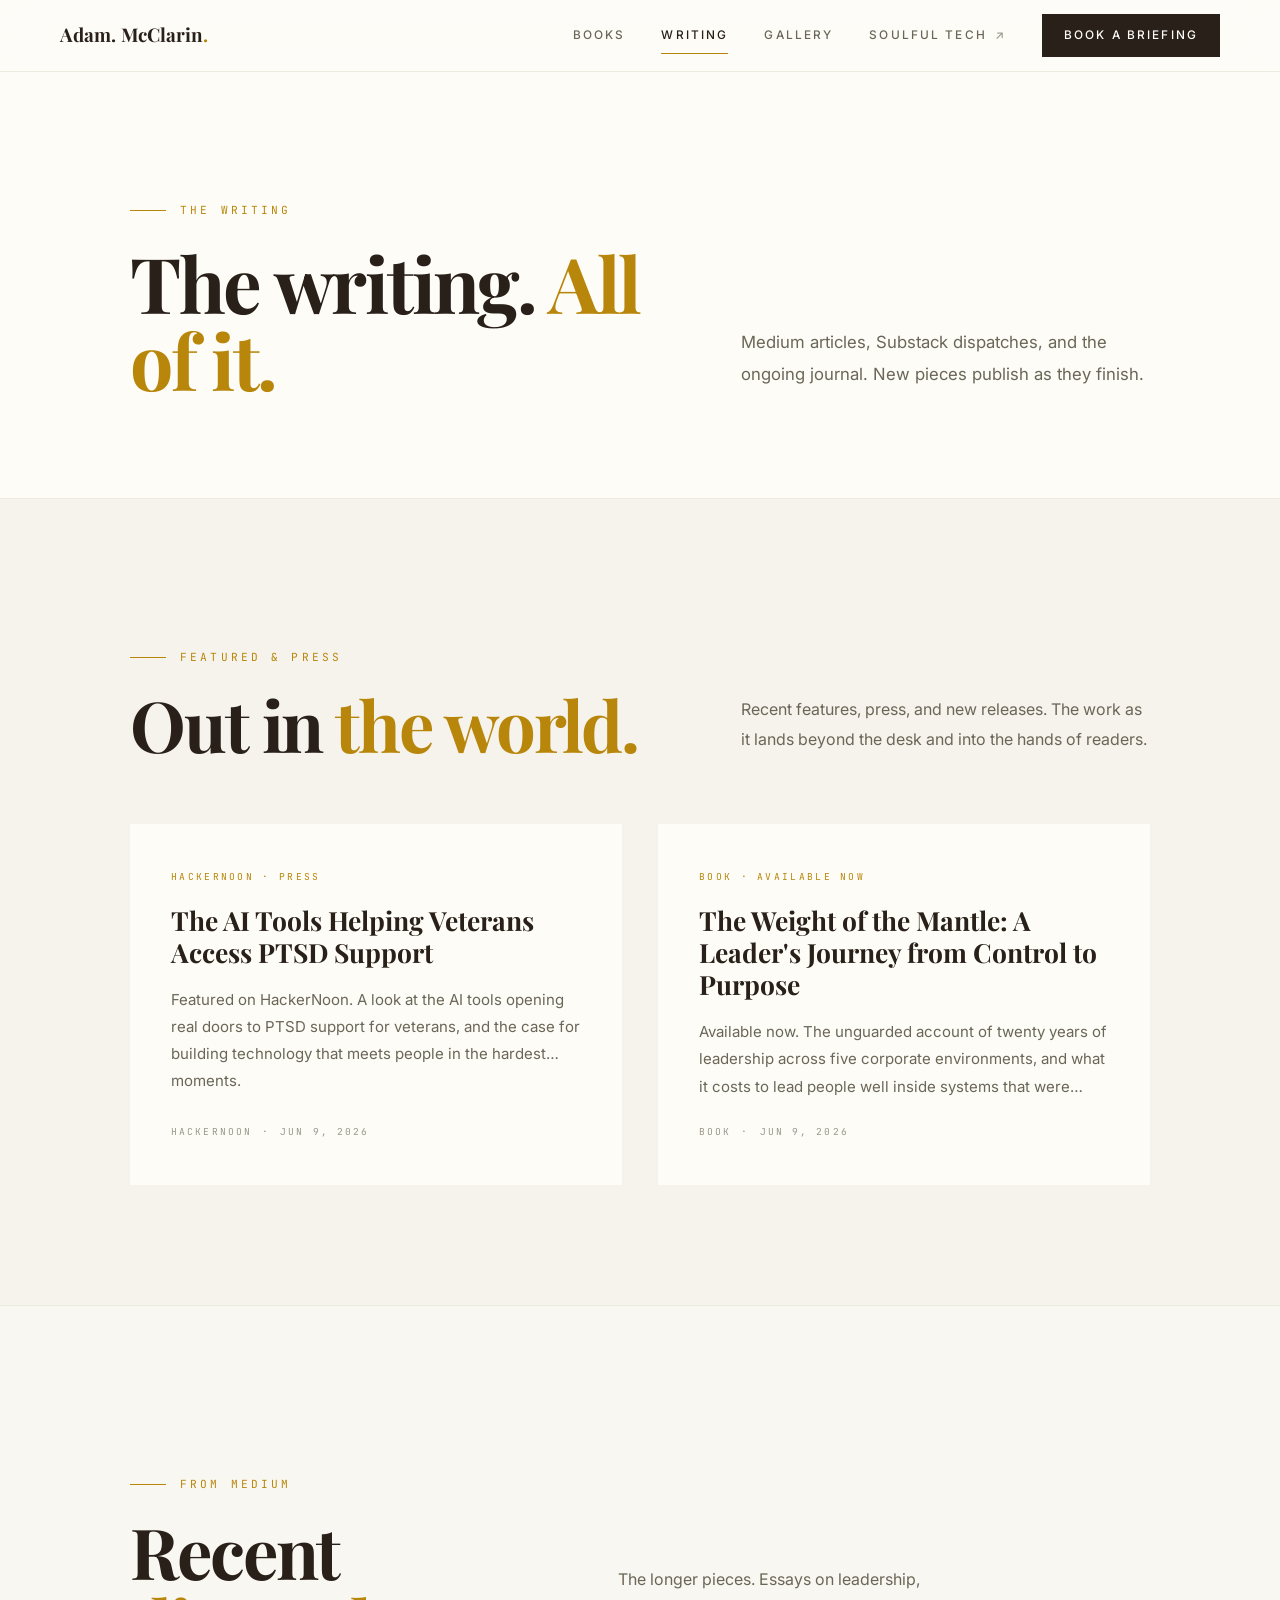
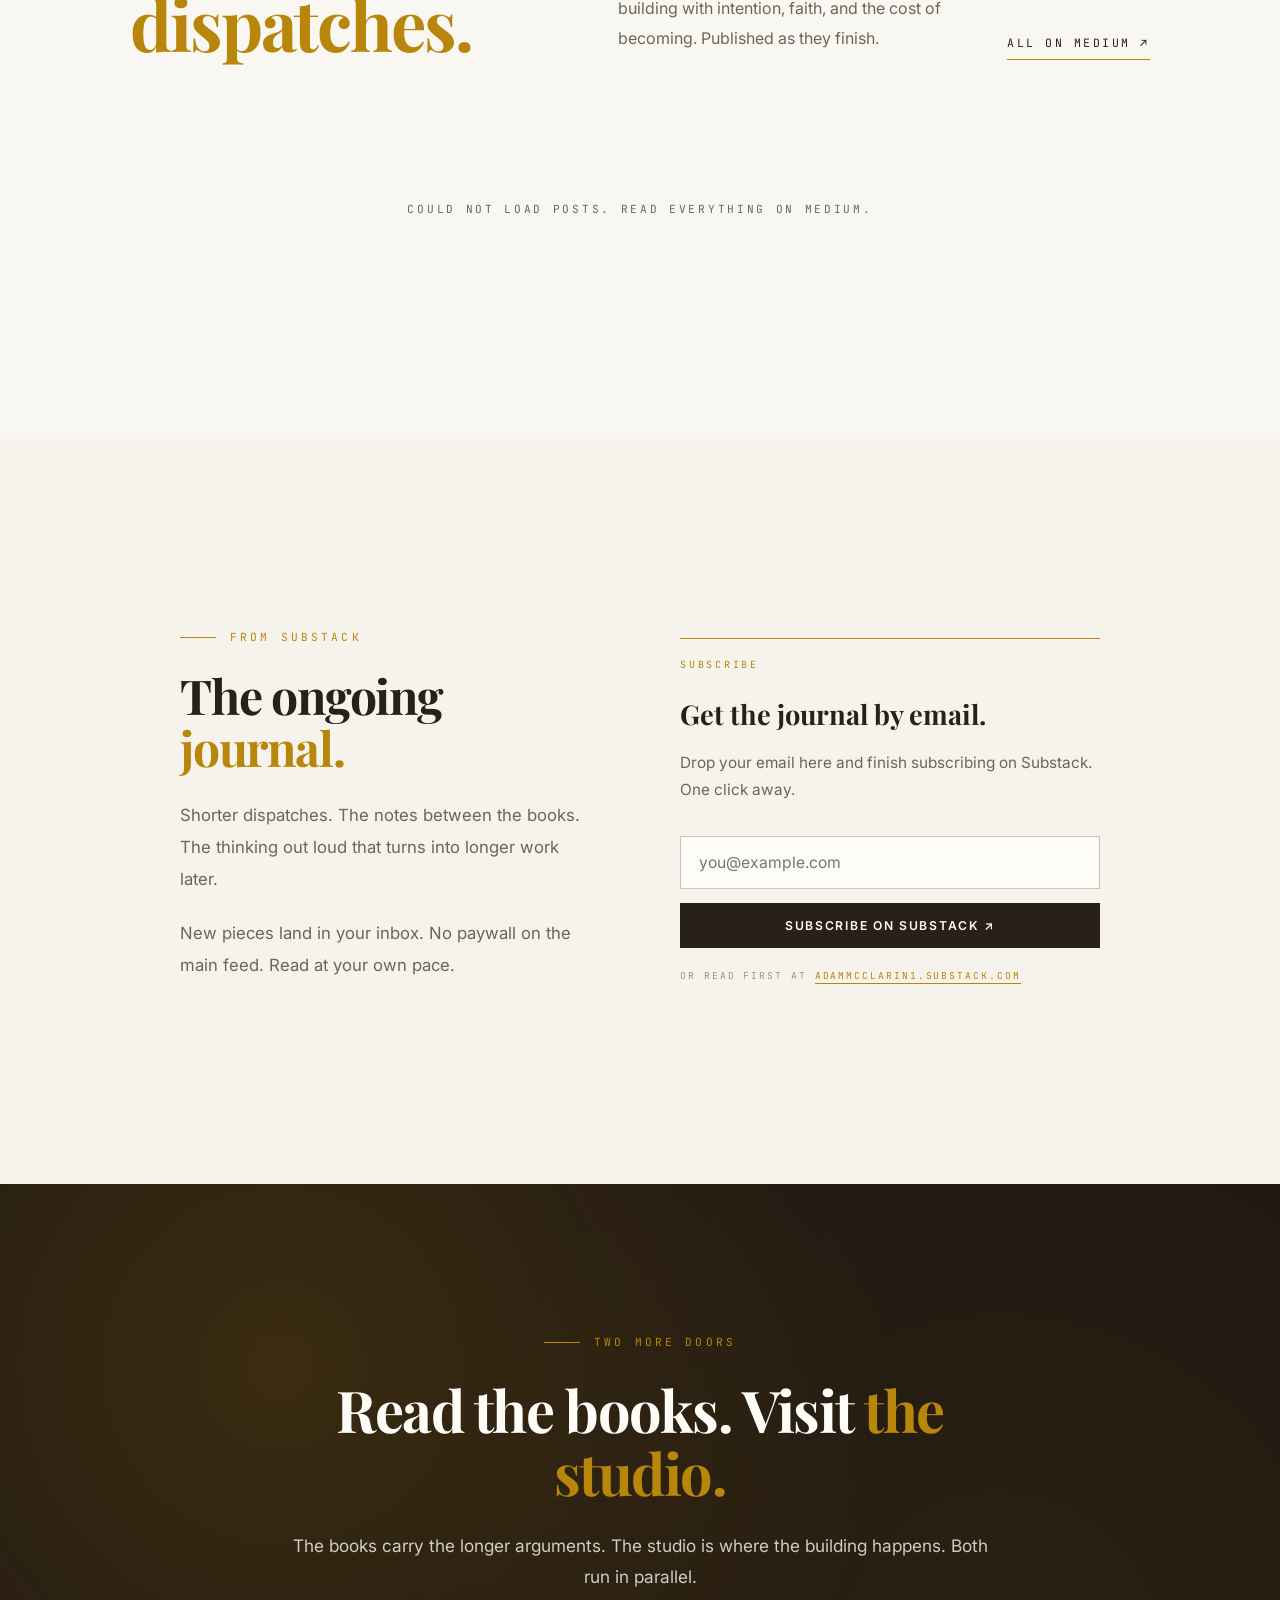
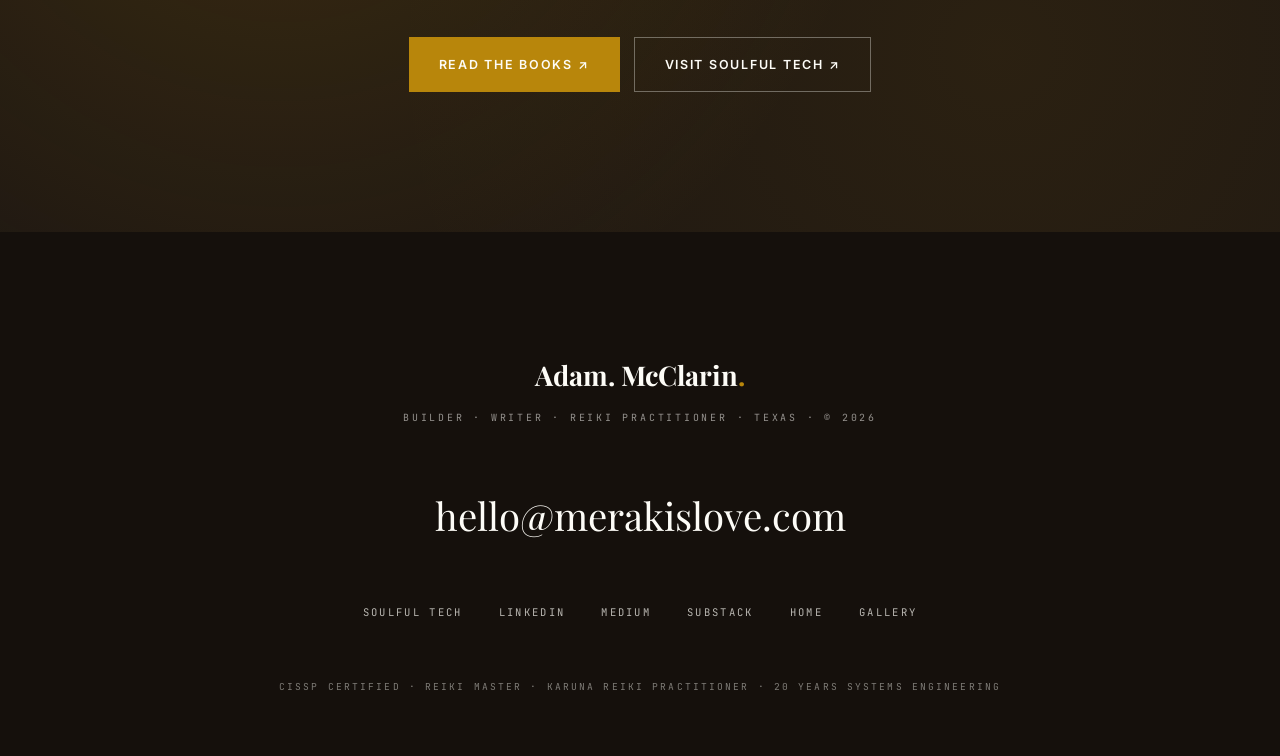
==== articles/index.html @ 3df48681 "Add Featured and Press section with HackerNoon article and book launch Co-Authored-By: Claude Opus 4" ====
<!DOCTYPE html>
<html lang="en">
<head>
<meta charset="UTF-8">
<meta name="viewport" content="width=device-width, initial-scale=1.0">
<title>Writing | Adam McClarin</title>
<meta name="description" content="The writing of Adam McClarin. Medium articles, Substack dispatches, and the ongoing journal. New pieces on leadership, building with intention, and the cost of becoming.">
<meta property="og:title" content="Writing | Adam McClarin">
<meta property="og:description" content="Medium articles, Substack dispatches, and the ongoing journal.">
<meta property="og:url" content="https://adammcclarin.com/articles">
<meta property="og:type" content="website">
<meta name="twitter:card" content="summary_large_image">
<meta name="twitter:title" content="Writing | Adam McClarin">
<meta name="twitter:description" content="Medium articles, Substack dispatches, and the ongoing journal.">

<link rel="preconnect" href="https://fonts.googleapis.com">
<link rel="preconnect" href="https://fonts.gstatic.com" crossorigin>
<link href="https://fonts.googleapis.com/css2?family=Playfair+Display:wght@400;700;900&family=Inter:wght@300;400;500;600;700;800&family=JetBrains+Mono:wght@400;500&display=swap" rel="stylesheet">

<link rel="stylesheet" href="/assets/styles.css">

<style>
/* ── FEATURED & PRESS (curated highlights) ── */
.featured-section {
  padding: 140px 0 120px;
  background: var(--cream-2);
  border-bottom: 1px solid var(--border-soft);
}
.featured-header {
  max-width: 1100px;
  margin: 0 auto 64px;
  padding: 0 40px;
  display: grid;
  grid-template-columns: 1.3fr 1fr;
  gap: 80px;
  align-items: end;
}
.featured-header .eyebrow { margin-bottom: 22px; }
.featured-header h2 { margin-bottom: 0; }
.featured-header-right p {
  font-size: 1rem;
  line-height: 1.85;
  color: var(--muted);
  padding-bottom: 6px;
}
.featured-grid {
  max-width: 1100px;
  margin: 0 auto;
  padding: 0 40px;
  display: grid;
  grid-template-columns: repeat(2, 1fr);
  gap: 36px;
}

/* ── MEDIUM SECTION (reading room, 6 posts) ── */
.medium-section {
  padding: 160px 0;
  background: var(--paper);
}
.medium-header {
  max-width: 1100px;
  margin: 0 auto 80px;
  padding: 0 40px;
  display: grid;
  grid-template-columns: 1.3fr 1fr auto;
  gap: 60px;
  align-items: end;
}
.medium-header .eyebrow { margin-bottom: 22px; }
.medium-header h2 { margin-bottom: 0; }
.medium-header-right p {
  font-size: 1rem;
  line-height: 1.85;
  color: var(--muted);
  padding-bottom: 6px;
}

.medium-grid {
  max-width: 1100px;
  margin: 0 auto;
  padding: 0 40px;
  display: grid;
  grid-template-columns: repeat(2, 1fr);
  gap: 36px;
}
.medium-card {
  background: var(--cream);
  padding: 44px 40px;
  border: 1px solid transparent;
  display: flex;
  flex-direction: column;
  text-decoration: none;
  color: inherit;
  transition: border-color 0.3s, transform 0.3s, box-shadow 0.3s;
}
.medium-card:hover {
  border-color: var(--gold);
  transform: translateY(-3px);
  box-shadow: var(--shadow-md);
}
.medium-card-label {
  font-family: 'JetBrains Mono', monospace;
  font-size: 0.6rem;
  letter-spacing: 0.24em;
  text-transform: uppercase;
  color: var(--gold);
  margin-bottom: 18px;
}
.medium-card-title {
  font-family: 'Playfair Display', serif;
  font-size: 1.65rem;
  font-weight: 700;
  color: var(--ink-warm);
  line-height: 1.22;
  margin-bottom: 18px;
  font-style: normal;
}
.medium-card-desc {
  font-size: 0.94rem;
  line-height: 1.8;
  color: var(--muted);
  margin-bottom: 24px;
  flex-grow: 1;
  display: -webkit-box;
  -webkit-line-clamp: 3;
  -webkit-box-orient: vertical;
  overflow: hidden;
}
.medium-card-meta {
  font-family: 'JetBrains Mono', monospace;
  font-size: 0.6rem;
  letter-spacing: 0.22em;
  text-transform: uppercase;
  color: var(--muted-soft);
}
.medium-card-meta span:not(:last-child)::after {
  content: '·';
  margin: 0 10px;
  color: var(--muted-soft);
}
.medium-loading {
  grid-column: 1 / -1;
  text-align: center;
  padding: 60px 20px;
  font-family: 'JetBrains Mono', monospace;
  font-size: 0.7rem;
  letter-spacing: 0.24em;
  text-transform: uppercase;
  color: var(--muted);
}

/* ── SUBSTACK SECTION (warmer, less formal) ── */
.substack-section {
  padding: 180px 0;
  background: var(--cream-2);
}
.substack-inner {
  max-width: 1000px;
  margin: 0 auto;
  padding: 0 40px;
  display: grid;
  grid-template-columns: 1fr 1fr;
  gap: 80px;
  align-items: center;
}
.substack-content .eyebrow { margin-bottom: 22px; }
.substack-content h2 {
  font-family: 'Playfair Display', serif;
  font-size: clamp(2rem, 4.5vw, 3rem);
  font-weight: 700;
  color: var(--ink-warm);
  line-height: 1.1;
  letter-spacing: -0.025em;
  margin-bottom: 26px;
  font-style: normal;
}
.substack-content h2 em { color: var(--gold); font-style: normal; font-weight: 700; }
.substack-content p {
  font-size: 1.05rem;
  line-height: 1.9;
  color: var(--muted);
  margin-bottom: 22px;
}

.substack-form {
  padding: 0;
}
.substack-form-label {
  font-family: 'JetBrains Mono', monospace;
  font-size: 0.62rem;
  letter-spacing: 0.28em;
  text-transform: uppercase;
  color: var(--gold);
  padding-top: 18px;
  border-top: 1px solid var(--gold);
  display: block;
  margin-bottom: 24px;
}
.substack-form-title {
  font-family: 'Playfair Display', serif;
  font-size: 1.7rem;
  font-weight: 700;
  color: var(--ink-warm);
  line-height: 1.2;
  margin-bottom: 18px;
  font-style: normal;
}
.substack-form-sub {
  font-size: 0.96rem;
  line-height: 1.8;
  color: var(--muted);
  margin-bottom: 32px;
}
.substack-form form {
  display: flex;
  flex-direction: column;
  gap: 14px;
}
.substack-form input[type="email"] {
  font-family: 'Inter', sans-serif;
  font-size: 0.98rem;
  padding: 16px 18px;
  border: 1px solid var(--border-strong);
  background: var(--cream);
  color: var(--ink-warm);
  transition: border-color 0.2s, box-shadow 0.2s;
  width: 100%;
}
.substack-form input[type="email"]:focus {
  outline: none;
  border-color: var(--gold);
  box-shadow: 0 0 0 3px rgba(184,134,11,0.12);
}
.substack-form button {
  display: inline-flex;
  align-items: center;
  justify-content: center;
  gap: 10px;
  padding: 15px 24px;
  background: var(--ink-warm);
  color: var(--cream);
  font-family: 'Inter', sans-serif;
  font-weight: 600;
  font-size: 0.76rem;
  letter-spacing: 0.14em;
  text-transform: uppercase;
  border: none;
  cursor: pointer;
  transition: background 0.25s, transform 0.2s;
}
.substack-form button:hover { background: var(--gold); transform: translateY(-1px); }
.substack-form-note {
  margin-top: 20px;
  font-family: 'JetBrains Mono', monospace;
  font-size: 0.6rem;
  letter-spacing: 0.2em;
  text-transform: uppercase;
  color: var(--muted-soft);
}
.substack-form-note a {
  color: var(--gold);
  text-decoration: none;
  border-bottom: 1px solid var(--gold);
  padding-bottom: 1px;
  transition: color 0.2s, border-color 0.2s;
}
.substack-form-note a:hover { color: var(--gold-warm); border-color: var(--gold-warm); }

/* ── ARTICLES RESPONSIVE ── */
@media (max-width: 1100px) {
  .featured-header { grid-template-columns: 1fr; gap: 28px; }
  .featured-grid { grid-template-columns: 1fr; }
  .medium-header { grid-template-columns: 1fr; gap: 28px; }
  .medium-grid { grid-template-columns: 1fr; }
  .substack-inner { grid-template-columns: 1fr; gap: 56px; }
}
@media (max-width: 720px) {
  .featured-section { padding: 100px 0; }
  .featured-header,
  .featured-grid { padding: 0 24px; }
  .medium-section { padding: 100px 0; }
  .medium-header,
  .medium-grid { padding: 0 24px; }
  .medium-card { padding: 36px 28px; }
  .substack-section { padding: 100px 0; }
  .substack-inner { padding: 0 24px; }
}
</style>
</head>
<body>

<!-- NAV -->
<nav class="site-nav">
  <div class="nav-inner">
    <a href="/" class="nav-brand">Adam. McClarin<span>.</span></a>
    <button class="nav-toggle" aria-label="Open menu" aria-expanded="false">☰</button>
    <div class="nav-links">
      <a href="/#books">Books</a>
      <a href="/articles" class="is-current">Writing</a>
      <a href="/gallery">Gallery</a>
      <a href="https://merakislove.com" target="_blank" rel="noopener" class="nav-ext">Soulful Tech</a>
      <a href="https://calendly.com/hello-merakislove/new-meeting" target="_blank" rel="noopener" class="nav-cta">Book a Briefing</a>
    </div>
  </div>
</nav>

<!-- PAGE HEADER -->
<section class="page-header">
  <div class="page-header-inner">
    <div>
      <div class="eyebrow has-rule">The Writing</div>
      <h1>The writing. <em>All of it.</em></h1>
    </div>
    <div class="page-header-right">
      <p>Medium articles, Substack dispatches, and the ongoing journal. New pieces publish as they finish.</p>
    </div>
  </div>
</section>

<!-- FEATURED & PRESS (curated highlights) -->
<section class="featured-section">
  <div class="featured-header">
    <div>
      <div class="eyebrow has-rule">Featured & Press</div>
      <h2 class="section-title">Out in <em>the world.</em></h2>
    </div>
    <div class="featured-header-right">
      <p>Recent features, press, and new releases. The work as it lands beyond the desk and into the hands of readers.</p>
    </div>
  </div>
  <div class="featured-grid">
    <a href="https://hackernoon.com/the-ai-tools-helping-veterans-access-ptsd-support" target="_blank" rel="noopener" class="medium-card">
      <div class="medium-card-label">HackerNoon · Press</div>
      <h3 class="medium-card-title">The AI Tools Helping Veterans Access PTSD Support</h3>
      <p class="medium-card-desc">Featured on HackerNoon. A look at the AI tools opening real doors to PTSD support for veterans, and the case for building technology that meets people in the hardest moments.</p>
      <div class="medium-card-meta"><span>HackerNoon</span><span>Jun 9, 2026</span></div>
    </a>
    <a href="https://meraki6966.github.io/weight-of-the-mantle" target="_blank" rel="noopener" class="medium-card">
      <div class="medium-card-label">Book · Available Now</div>
      <h3 class="medium-card-title">The Weight of the Mantle: A Leader's Journey from Control to Purpose</h3>
      <p class="medium-card-desc">Available now. The unguarded account of twenty years of leadership across five corporate environments, and what it costs to lead people well inside systems that were never built for them.</p>
      <div class="medium-card-meta"><span>Book</span><span>Jun 9, 2026</span></div>
    </a>
  </div>
</section>

<!-- MEDIUM (live RSS, 6 posts) -->
<section class="medium-section">
  <div class="medium-header">
    <div>
      <div class="eyebrow has-rule">From Medium</div>
      <h2 class="section-title">Recent <em>dispatches.</em></h2>
    </div>
    <div class="medium-header-right">
      <p>The longer pieces. Essays on leadership, building with intention, faith, and the cost of becoming. Published as they finish.</p>
    </div>
    <a href="https://medium.com/@adammcclarin" target="_blank" rel="noopener" class="qlink">All on Medium ↗</a>
  </div>
  <div class="medium-grid" id="medium-grid">
    <div class="medium-loading">Loading recent posts...</div>
  </div>
</section>

<!-- SUBSTACK -->
<section class="substack-section">
  <div class="substack-inner">
    <div class="substack-content">
      <div class="eyebrow has-rule">From Substack</div>
      <h2>The ongoing <em>journal.</em></h2>
      <p>Shorter dispatches. The notes between the books. The thinking out loud that turns into longer work later.</p>
      <p>New pieces land in your inbox. No paywall on the main feed. Read at your own pace.</p>
    </div>
    <div class="substack-form">
      <div class="substack-form-label">Subscribe</div>
      <div class="substack-form-title">Get the journal by email.</div>
      <p class="substack-form-sub">Drop your email here and finish subscribing on Substack. One click away.</p>
      <form action="https://adammcclarin1.substack.com/subscribe" method="get" target="_blank">
        <input type="email" name="email" placeholder="you@example.com" required aria-label="Email address">
        <button type="submit">Subscribe on Substack ↗</button>
      </form>
      <div class="substack-form-note">
        Or read first at <a href="https://adammcclarin1.substack.com" target="_blank" rel="noopener">adammcclarin1.substack.com</a>
      </div>
    </div>
  </div>
</section>

<!-- CTA BAND -->
<section class="cta-band">
  <div class="cta-band-inner">
    <div class="eyebrow has-rule">Two More Doors</div>
    <h2>Read the books. Visit <em>the studio.</em></h2>
    <p>The books carry the longer arguments. The studio is where the building happens. Both run in parallel.</p>
    <div class="cta-band-btns">
      <a href="https://www.amazon.com/stores/Adam-Mcclarin/author/B0G2L31YB8" target="_blank" rel="noopener" class="btn btn-gold">Read the Books ↗</a>
      <a href="https://merakislove.com" target="_blank" rel="noopener" class="btn btn-ghost">Visit Soulful Tech ↗</a>
    </div>
  </div>
</section>

<!-- FOOTER -->
<footer class="site-footer">
  <div class="footer-brand">Adam. McClarin<span>.</span></div>
  <div class="footer-tagline">Builder · Writer · Reiki Practitioner · Texas · © 2026</div>
  <a href="mailto:hello@merakislove.com" class="footer-email">hello@merakislove.com</a>
  <div class="footer-links">
    <a href="https://merakislove.com" target="_blank" rel="noopener">Soulful Tech</a>
    <a href="https://www.linkedin.com/in/adammcclarin/" target="_blank" rel="noopener">LinkedIn</a>
    <a href="https://medium.com/@adammcclarin" target="_blank" rel="noopener">Medium</a>
    <a href="https://adammcclarin1.substack.com" target="_blank" rel="noopener">Substack</a>
    <a href="/">Home</a>
    <a href="/gallery">Gallery</a>
  </div>
  <div class="footer-copy">CISSP Certified · Reiki Master · Karuna Reiki Practitioner · 20 Years Systems Engineering</div>
</footer>

<!-- Mobile nav JS -->
<script>
(function() {
  const toggle = document.querySelector('.nav-toggle');
  const links = document.querySelector('.nav-links');
  if (toggle && links) {
    toggle.addEventListener('click', (e) => {
      e.stopPropagation();
      const open = links.classList.toggle('is-open');
      toggle.setAttribute('aria-expanded', open ? 'true' : 'false');
    });
  }
})();
</script>

<!-- Medium RSS feed via rss2json (6 articles) -->
<script>
(function() {
  const grid = document.getElementById('medium-grid');
  if (!grid) return;
  const feed = 'https://api.rss2json.com/v1/api.json?rss_url=' + encodeURIComponent('https://medium.com/feed/@adammcclarin');

  function stripHtml(html) {
    const tmp = document.createElement('div');
    tmp.innerHTML = html;
    return (tmp.textContent || tmp.innerText || '').trim();
  }
  function formatDate(d) {
    try {
      return new Date(d).toLocaleDateString('en-US', { month: 'short', day: 'numeric', year: 'numeric' });
    } catch (e) { return ''; }
  }
  function readTime(text) {
    const words = (text || '').split(/\s+/).length;
    return Math.max(1, Math.round(words / 220)) + ' min read';
  }

  fetch(feed)
    .then(r => r.json())
    .then(data => {
      if (!data || data.status !== 'ok' || !Array.isArray(data.items)) {
        grid.innerHTML = '<div class="medium-loading">Could not load posts. Read everything on Medium.</div>';
        return;
      }
      const items = data.items.slice(0, 6);
      grid.innerHTML = items.map(item => {
        const desc = stripHtml(item.description).slice(0, 240);
        const date = formatDate(item.pubDate);
        return '<a href="' + item.link + '" target="_blank" rel="noopener" class="medium-card">'
          + '<div class="medium-card-label">Medium</div>'
          + '<h3 class="medium-card-title">' + item.title + '</h3>'
          + '<p class="medium-card-desc">' + desc + '</p>'
          + '<div class="medium-card-meta"><span>' + date + '</span><span>' + readTime(stripHtml(item.description)) + '</span></div>'
          + '</a>';
      }).join('');
    })
    .catch(() => {
      grid.innerHTML = '<div class="medium-loading">Could not load posts. Read everything on Medium.</div>';
    });
})();
</script>

</body>
</html>
---- assets/styles.css ----
/* ============================================================
   Adam McClarin. Personal site.
   Shared base styles. A study, not a studio.
   Cream and warm neutrals dominant. Gold as the signature accent.
   Sky reserved for small interactive moments only.
   ============================================================ */

:root {
  --purple: #2D005E;
  --purple-deep: #1a0038;
  --purple-soft: #F5F0FF;
  --gold: #B8860B;
  --gold-light: #D4A017;
  --gold-soft: #FAF3E0;
  --gold-warm: #8C6608;        /* deeper gold for body underlines on cream */
  --sky: #3FA7E8;
  --sky-light: #5DB8EF;
  --sky-deep: #1F8FD4;
  --sky-soft: #E8F4FB;
  --sky-dark-bg: #0A1A24;
  --sky-dark-bg-2: #061018;
  --black: #0A0A0A;
  --ink: #1a1a1a;
  --ink-warm: #2A201A;          /* warmer ink for headings on cream */
  --white: #FFFFFF;
  --cream: #FDFCF7;
  --cream-2: #F5F3EC;
  --paper: #F9F7F1;
  --sand: #EFE9D9;              /* warmer alt-section background */
  --warm-dark: #1F1812;         /* CTA bands, Meraki connector */
  --warm-dark-2: #2A2018;       /* warm-dark hover and accents */
  --warm-black: #15100C;        /* footer */
  --border: #E5E2D8;
  --border-strong: #C9C4B5;
  --border-soft: #EDEAE0;
  --muted: #6B6657;
  --muted-soft: #9B968A;
  --sky-card-bg: #0d2230;
  --sky-card-bg-hover: #102b3c;
  --nav-h: 72px;
  --shadow-sm: 0 1px 2px rgba(31,24,18,0.04);
  --shadow-md: 0 10px 28px rgba(31,24,18,0.08);
  --shadow-lg: 0 28px 64px rgba(31,24,18,0.12);
  --shadow-book: 0 18px 36px rgba(31,24,18,0.18);
}

*, *::before, *::after { box-sizing: border-box; margin: 0; padding: 0; }

html { scroll-behavior: smooth; }

body {
  background: var(--cream);
  color: var(--ink);
  font-family: 'Inter', -apple-system, BlinkMacSystemFont, sans-serif;
  font-size: 16px;
  line-height: 1.7;
  -webkit-font-smoothing: antialiased;
  -moz-osx-font-smoothing: grayscale;
  overflow-x: hidden;
  font-style: normal;
}

img { max-width: 100%; height: auto; display: block; }

em, i, .italic { font-style: normal; }

::selection { background: var(--gold-soft); color: var(--ink-warm); }

/* ── TYPOGRAPHY UTILITIES ── */
.eyebrow {
  font-family: 'JetBrains Mono', monospace;
  font-size: 0.7rem;
  letter-spacing: 0.28em;
  text-transform: uppercase;
  color: var(--gold);
  display: inline-flex;
  align-items: center;
  gap: 14px;
  font-style: normal;
  font-weight: 400;
}
.eyebrow.has-rule::before {
  content: '';
  width: 36px;
  height: 1px;
  background: var(--gold);
}

h2.section-title {
  font-family: 'Playfair Display', serif;
  font-size: clamp(2.6rem, 5.5vw, 4.4rem);
  font-weight: 700;
  color: var(--ink-warm);
  line-height: 1.02;
  letter-spacing: -0.03em;
  font-style: normal;
}
h2.section-title em { color: var(--gold); font-style: normal; font-weight: 700; }

.lead {
  font-size: 1.12rem;
  line-height: 1.8;
  color: var(--muted);
}

/* ── NAV ── */
nav.site-nav {
  position: fixed;
  top: 0; left: 0;
  width: 100%;
  height: var(--nav-h);
  background: rgba(253,252,247,0.88);
  backdrop-filter: blur(16px);
  -webkit-backdrop-filter: blur(16px);
  border-bottom: 1px solid var(--border-soft);
  z-index: 1000;
  display: flex;
  align-items: center;
  transition: background 0.3s;
}

.nav-inner {
  width: 100%;
  max-width: 1240px;
  margin: 0 auto;
  padding: 0 40px;
  display: flex;
  justify-content: space-between;
  align-items: center;
}

.nav-brand {
  font-family: 'Playfair Display', serif;
  font-weight: 700;
  font-size: 1.18rem;
  color: var(--ink-warm);
  text-decoration: none;
  letter-spacing: 0.005em;
  font-style: normal;
}
.nav-brand span { color: var(--gold); }

.nav-toggle {
  display: none;
  background: none;
  border: none;
  font-size: 1.5rem;
  color: var(--ink-warm);
  cursor: pointer;
  padding: 6px 10px;
  line-height: 1;
}

.nav-links {
  display: flex;
  align-items: center;
  gap: 36px;
}

.nav-links a {
  text-decoration: none;
  color: var(--muted);
  font-size: 0.74rem;
  font-weight: 500;
  letter-spacing: 0.18em;
  text-transform: uppercase;
  transition: color 0.2s;
  position: relative;
  font-style: normal;
  display: inline-flex;
  align-items: center;
  gap: 6px;
}

.nav-links a:not(.nav-cta):hover { color: var(--ink-warm); }

.nav-links a.is-current { color: var(--ink-warm); }
.nav-links a.is-current::after {
  content: '';
  position: absolute;
  left: 0; right: 0; bottom: -8px;
  height: 1px;
  background: var(--gold);
}

.nav-cta {
  background: var(--ink-warm);
  color: var(--cream) !important;
  padding: 11px 22px;
  font-size: 0.7rem;
  letter-spacing: 0.18em;
  transition: background 0.2s, transform 0.2s;
}
.nav-cta:hover { background: var(--gold); color: var(--cream) !important; transform: translateY(-1px); }

.nav-ext::after {
  content: ' ↗';
  font-family: 'Inter', sans-serif;
  color: var(--muted-soft);
  margin-left: 2px;
}

/* ── BUTTONS ── */
.btn {
  display: inline-flex;
  align-items: center;
  gap: 10px;
  padding: 16px 30px;
  font-family: 'Inter', sans-serif;
  font-weight: 600;
  font-size: 0.78rem;
  letter-spacing: 0.14em;
  text-decoration: none;
  cursor: pointer;
  border: none;
  transition: all 0.25s ease;
  text-transform: uppercase;
  font-style: normal;
}

.btn-primary { background: var(--ink-warm); color: var(--cream); }
.btn-primary:hover { background: var(--gold); transform: translateY(-2px); box-shadow: var(--shadow-md); }

.btn-gold { background: var(--gold); color: var(--cream); }
.btn-gold:hover { background: var(--gold-warm); transform: translateY(-2px); box-shadow: var(--shadow-md); }

.btn-outline {
  background: transparent;
  color: var(--ink-warm);
  border: 1px solid var(--ink-warm);
}
.btn-outline:hover { background: var(--ink-warm); color: var(--cream); }

.btn-gold-outline {
  background: transparent;
  color: var(--gold);
  border: 1px solid var(--gold);
}
.btn-gold-outline:hover { background: var(--gold); color: var(--cream); }

.btn-white { background: var(--cream); color: var(--ink-warm); }
.btn-white:hover { background: var(--gold); color: var(--cream); }

.btn-ghost {
  background: transparent;
  color: var(--cream);
  border: 1px solid rgba(253,252,247,0.35);
}
.btn-ghost:hover { border-color: var(--gold); color: var(--gold); }

/* Quiet text link (gold underline) */
.qlink {
  font-family: 'JetBrains Mono', monospace;
  font-size: 0.72rem;
  letter-spacing: 0.22em;
  text-transform: uppercase;
  color: var(--ink-warm);
  text-decoration: none;
  padding-bottom: 6px;
  border-bottom: 1px solid var(--gold);
  transition: color 0.2s, border-color 0.2s;
  display: inline-block;
}
.qlink:hover { color: var(--gold); border-color: var(--ink-warm); }
.qlink.on-dark {
  color: var(--cream);
  border-bottom-color: var(--gold);
}
.qlink.on-dark:hover { color: var(--gold); border-bottom-color: var(--cream); }

/* ── BADGES ── */
.badge {
  font-family: 'JetBrains Mono', monospace;
  font-size: 0.62rem;
  letter-spacing: 0.2em;
  text-transform: uppercase;
  padding: 8px 14px;
  border: 1px solid var(--border-strong);
  color: var(--muted);
  background: var(--cream);
  font-style: normal;
  display: inline-block;
  font-weight: 400;
}
.badge.gold { border-color: var(--gold); color: var(--gold-warm); background: var(--gold-soft); }
.badge.warm { border-color: var(--border-strong); color: var(--ink-warm); background: var(--paper); }

/* ── PAGE HEADER (interior pages: gallery, articles) ── */
.page-header {
  padding: calc(var(--nav-h) + 120px) 0 100px;
  background: var(--cream);
  border-bottom: 1px solid var(--border-soft);
}
.page-header-inner {
  max-width: 1100px;
  margin: 0 auto;
  padding: 0 40px;
  display: grid;
  grid-template-columns: 1.3fr 1fr;
  gap: 80px;
  align-items: end;
}
.page-header .eyebrow { margin-bottom: 24px; }
.page-header h1 {
  font-family: 'Playfair Display', serif;
  font-size: clamp(2.8rem, 6vw, 4.8rem);
  font-weight: 700;
  color: var(--ink-warm);
  line-height: 1;
  letter-spacing: -0.03em;
  font-style: normal;
}
.page-header h1 em { color: var(--gold); font-style: normal; font-weight: 700; }
.page-header-right p {
  font-size: 1.05rem;
  line-height: 1.85;
  color: var(--muted);
  padding-bottom: 8px;
}

/* ── PULL QUOTE ── */
.pullquote {
  padding: 140px 40px;
  background: var(--cream);
  text-align: center;
}
.pullquote-inner { max-width: 820px; margin: 0 auto; }
.pullquote blockquote {
  font-family: 'Playfair Display', serif;
  font-size: clamp(1.5rem, 3vw, 2.2rem);
  font-weight: 400;
  line-height: 1.45;
  color: var(--ink-warm);
  font-style: normal;
  letter-spacing: -0.005em;
}
.pullquote cite {
  display: block;
  margin-top: 36px;
  font-family: 'JetBrains Mono', monospace;
  font-size: 0.7rem;
  letter-spacing: 0.25em;
  text-transform: uppercase;
  color: var(--gold);
  font-style: normal;
}

/* ── CTA BAND ── */
.cta-band {
  background: var(--warm-dark);
  padding: 140px 40px;
  text-align: center;
  position: relative;
  overflow: hidden;
}
.cta-band::before {
  content: '';
  position: absolute;
  inset: 0;
  background:
    radial-gradient(circle at 22% 28%, rgba(184,134,11,0.18) 0%, transparent 55%),
    radial-gradient(circle at 78% 72%, rgba(184,134,11,0.08) 0%, transparent 55%);
}
.cta-band-inner {
  max-width: 720px;
  margin: 0 auto;
  position: relative;
  z-index: 1;
}
.cta-band .eyebrow { color: var(--gold); margin-bottom: 26px; }
.cta-band h2 {
  font-family: 'Playfair Display', serif;
  font-size: clamp(2.2rem, 5vw, 3.6rem);
  font-weight: 700;
  color: var(--cream);
  line-height: 1.1;
  letter-spacing: -0.025em;
  margin-bottom: 26px;
  font-style: normal;
}
.cta-band h2 em { color: var(--gold); font-style: normal; font-weight: 700; }
.cta-band p {
  font-size: 1.08rem;
  color: rgba(253,252,247,0.78);
  line-height: 1.8;
  margin-bottom: 44px;
}
.cta-band-btns {
  display: flex;
  gap: 14px;
  justify-content: center;
  flex-wrap: wrap;
}

/* ── FOOTER ── */
footer.site-footer {
  background: var(--warm-black);
  padding: 120px 40px 60px;
  text-align: center;
}
footer.site-footer .footer-brand {
  font-family: 'Playfair Display', serif;
  font-size: 1.7rem;
  font-weight: 700;
  color: var(--cream);
  margin-bottom: 12px;
  font-style: normal;
}
footer.site-footer .footer-brand span { color: var(--gold); }
footer.site-footer .footer-tagline {
  font-family: 'JetBrains Mono', monospace;
  font-size: 0.62rem;
  letter-spacing: 0.28em;
  text-transform: uppercase;
  color: rgba(253,252,247,0.55);
  margin-bottom: 56px;
}
footer.site-footer .footer-email {
  font-family: 'Playfair Display', serif;
  font-size: clamp(1.5rem, 4vw, 2.4rem);
  font-weight: 400;
  color: var(--cream);
  text-decoration: none;
  display: block;
  margin-bottom: 56px;
  transition: color 0.2s;
  font-style: normal;
}
footer.site-footer .footer-email:hover { color: var(--gold); }
footer.site-footer .footer-links {
  display: flex;
  justify-content: center;
  gap: 36px;
  margin-bottom: 56px;
  flex-wrap: wrap;
}
footer.site-footer .footer-links a {
  font-family: 'JetBrains Mono', monospace;
  font-size: 0.66rem;
  letter-spacing: 0.22em;
  text-transform: uppercase;
  color: rgba(253,252,247,0.7);
  text-decoration: none;
  transition: color 0.2s;
}
footer.site-footer .footer-links a:hover { color: var(--gold); }
footer.site-footer .footer-copy {
  font-family: 'JetBrains Mono', monospace;
  font-size: 0.6rem;
  letter-spacing: 0.22em;
  text-transform: uppercase;
  color: rgba(253,252,247,0.45);
  line-height: 1.9;
}

/* ── ANIMATIONS ── */
@keyframes fadeUp {
  from { opacity: 0; transform: translateY(24px); }
  to { opacity: 1; transform: translateY(0); }
}

/* ── RESPONSIVE ── */
@media (max-width: 1100px) {
  .page-header-inner { grid-template-columns: 1fr; gap: 36px; }
}

@media (max-width: 820px) {
  .nav-toggle { display: block; }
  .nav-links {
    position: absolute;
    top: var(--nav-h);
    left: 0; right: 0;
    background: var(--cream);
    border-bottom: 1px solid var(--border-soft);
    flex-direction: column;
    align-items: stretch;
    gap: 0;
    padding: 14px 28px 28px;
    display: none;
    box-shadow: var(--shadow-md);
  }
  .nav-links.is-open { display: flex; }
  .nav-links a {
    padding: 16px 0;
    border-bottom: 1px solid var(--border-soft);
    width: 100%;
    justify-content: space-between;
  }
  .nav-links a:last-child { border-bottom: none; }
  .nav-cta {
    margin-top: 14px;
    padding: 14px 22px !important;
    text-align: center;
    justify-content: center;
  }
}

@media (max-width: 720px) {
  .nav-inner { padding: 0 24px; }
  .page-header { padding: calc(var(--nav-h) + 70px) 0 60px; }
  .page-header-inner { padding: 0 24px; }
  .pullquote { padding: 90px 24px; }
  .cta-band { padding: 100px 24px; }
  footer.site-footer { padding: 80px 24px 40px; }
  footer.site-footer .footer-links { gap: 20px; }
}
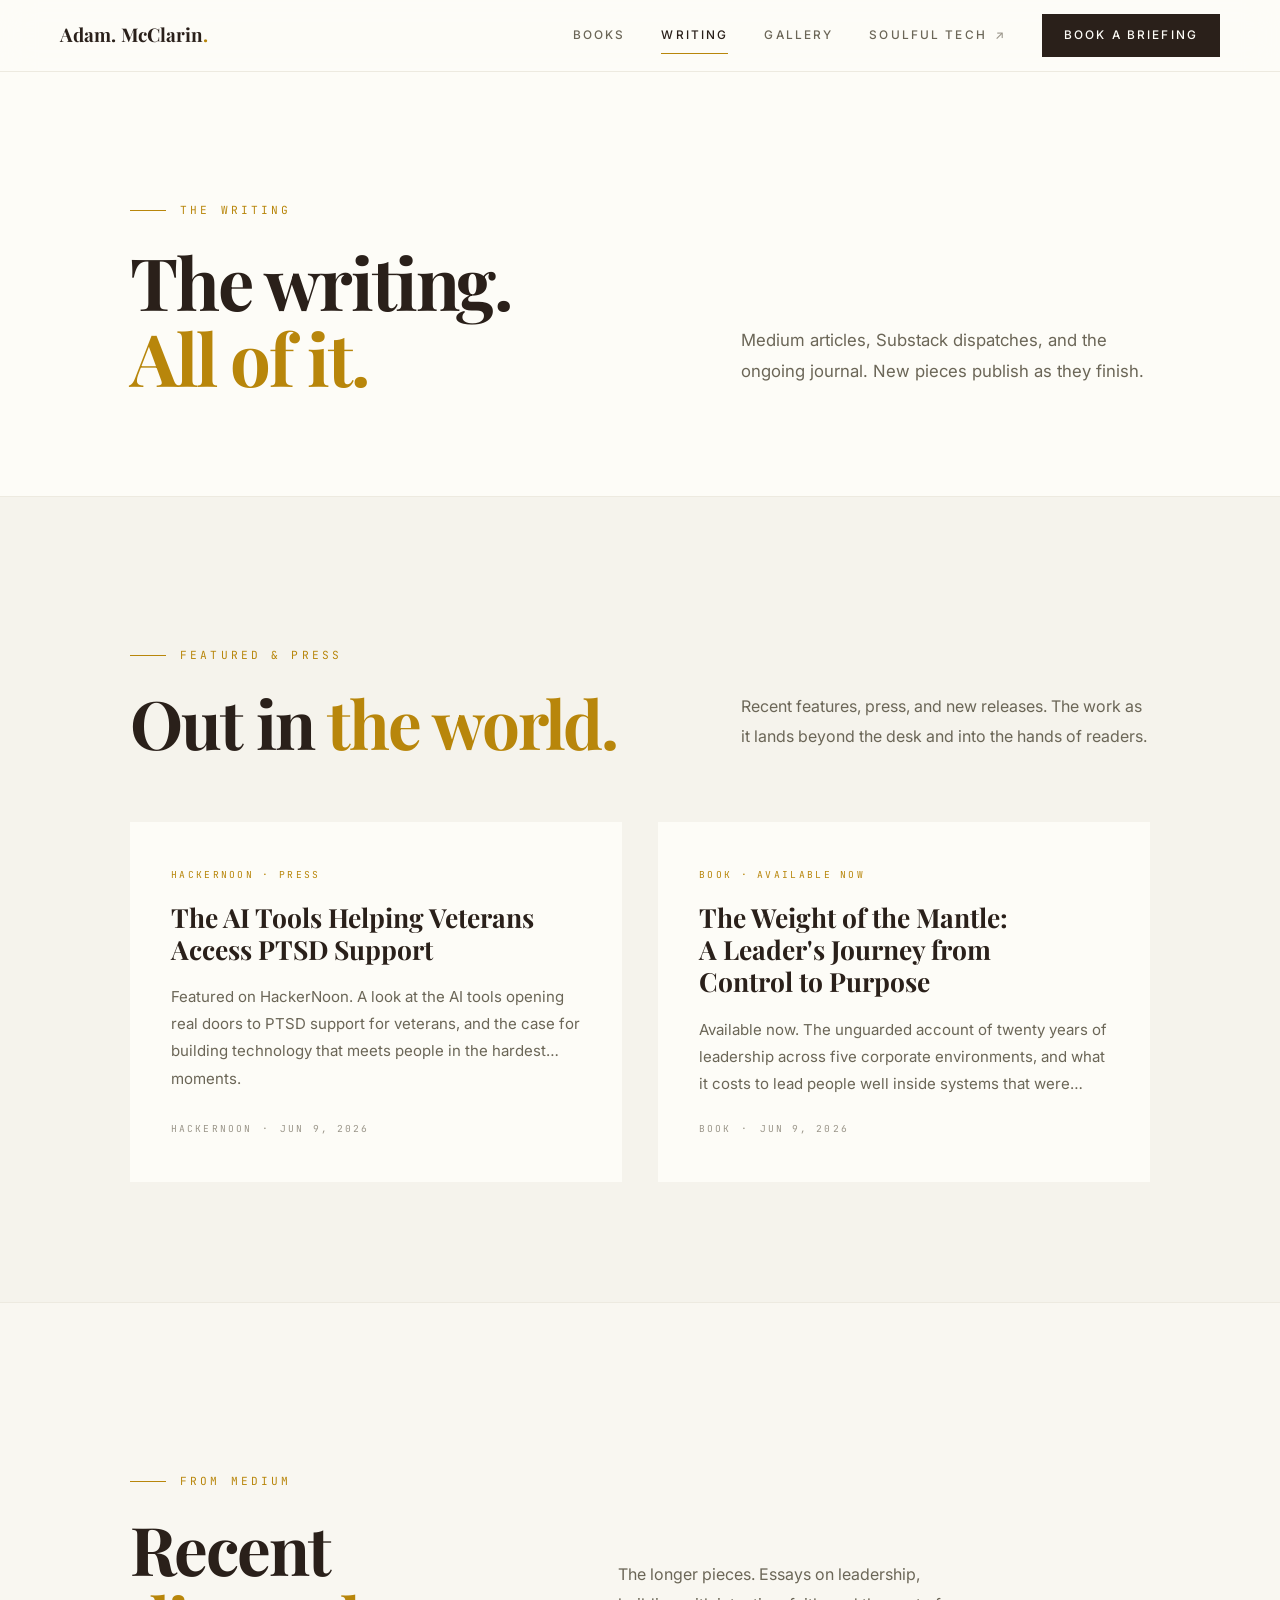
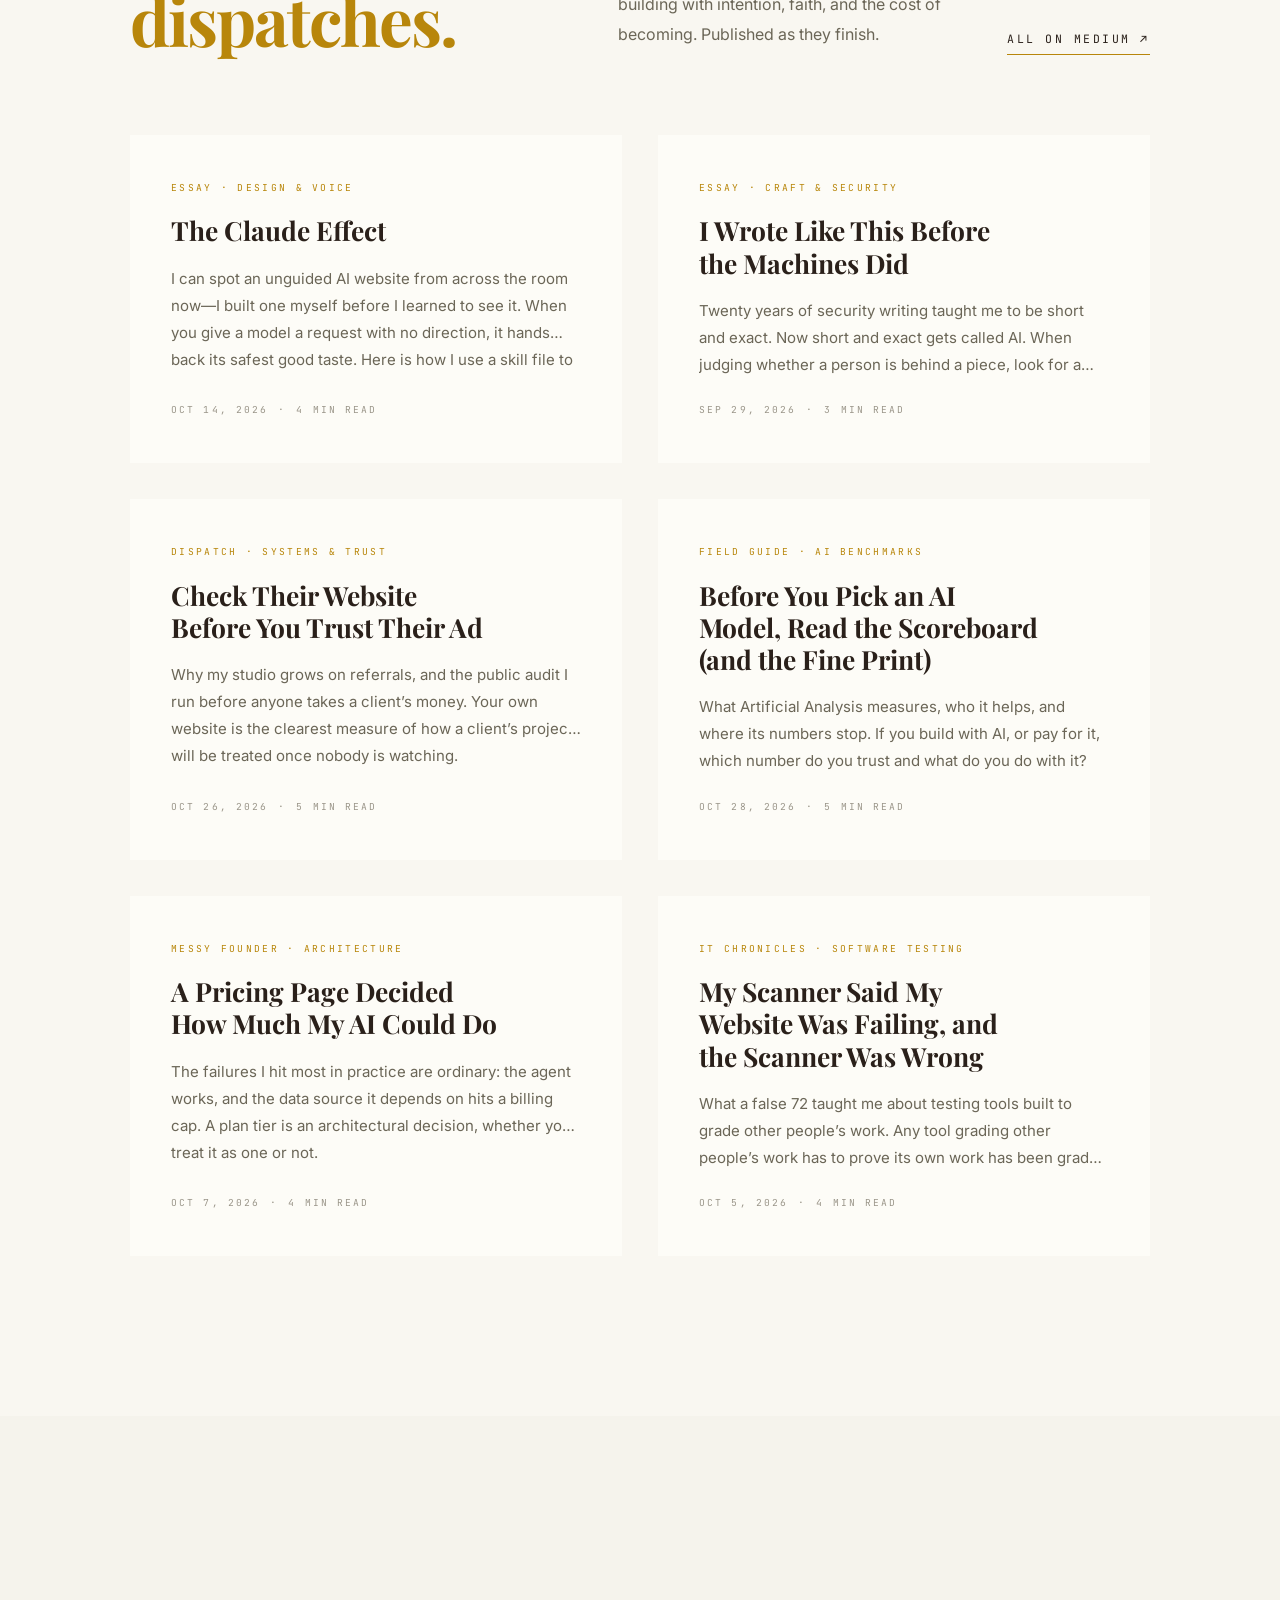
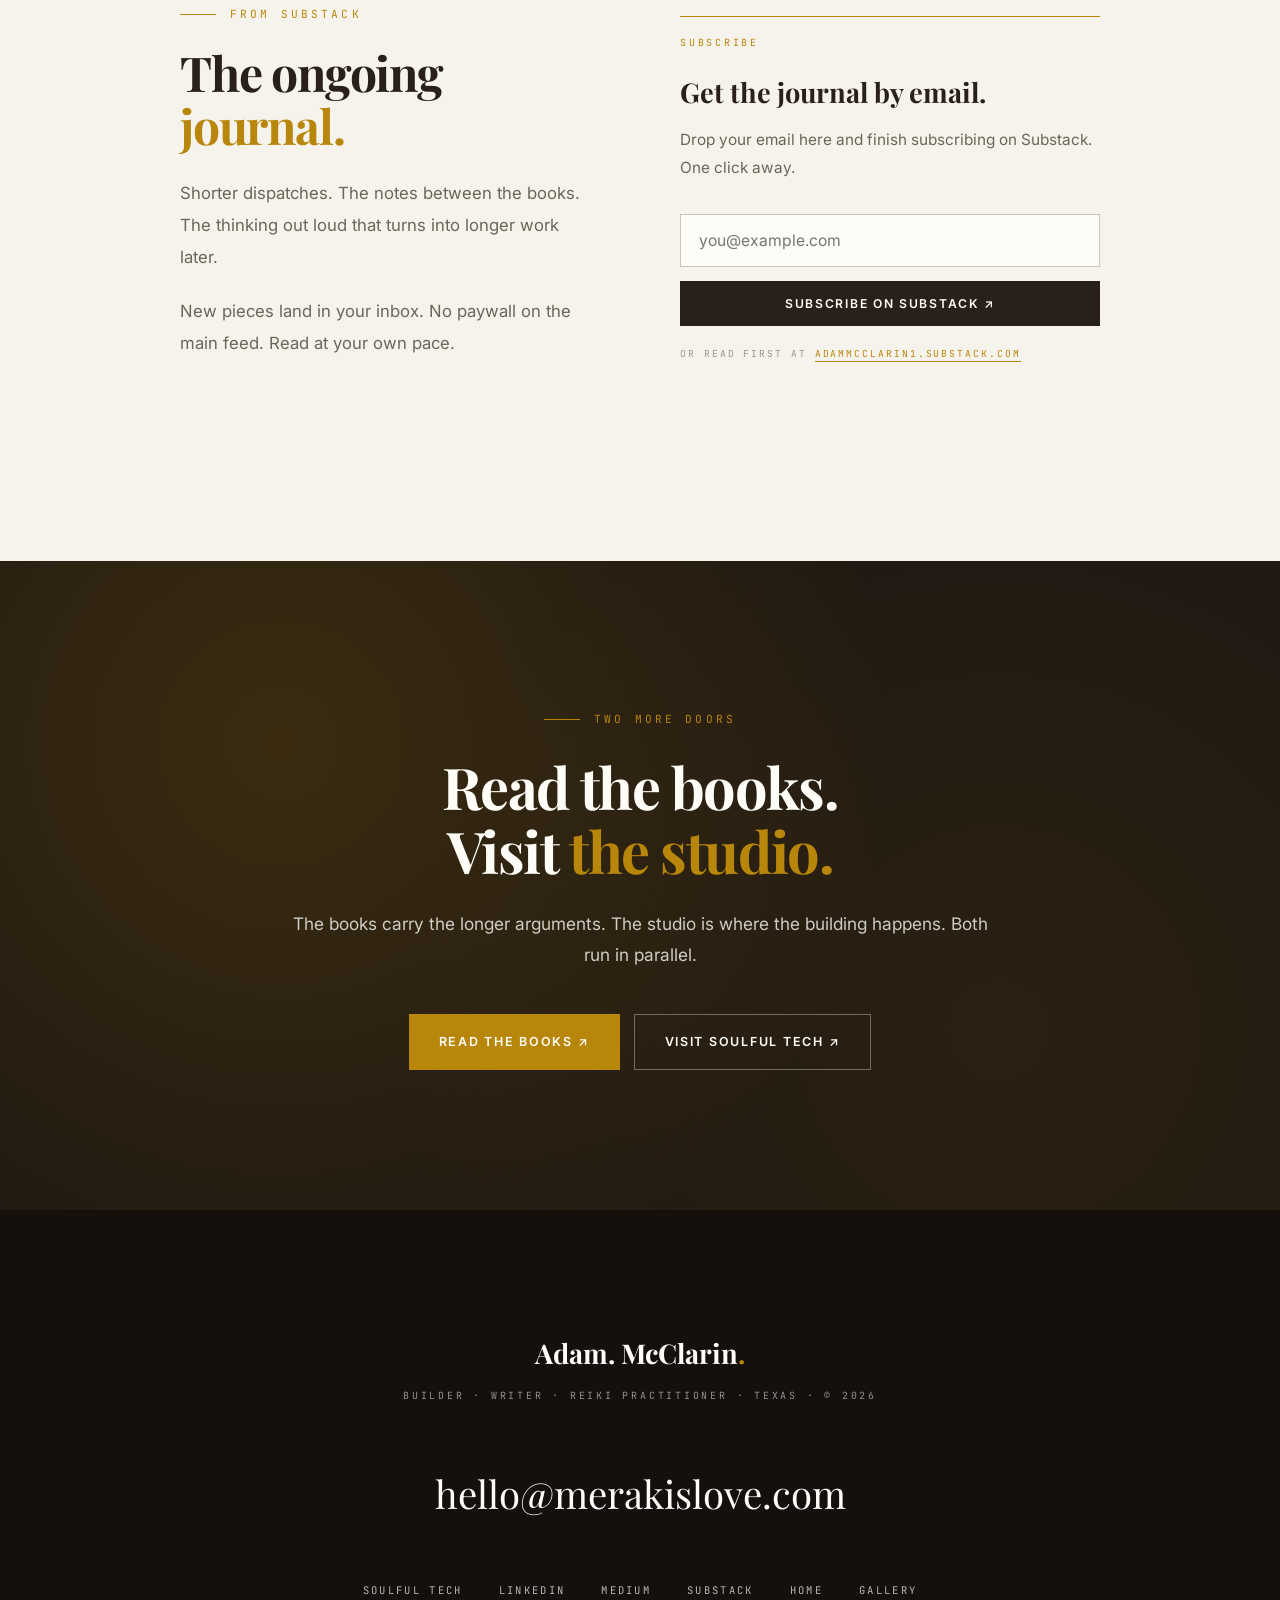
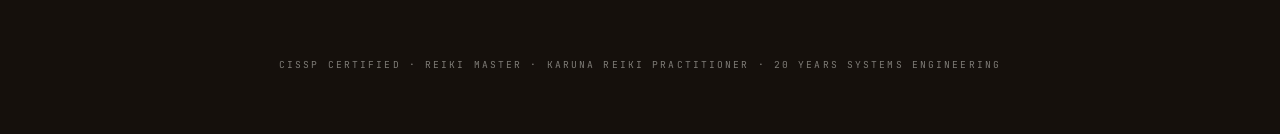
==== commit 0c893d8c: "feat: refine editorial layout, mobile typography, book reviews, and static writing fallbacks" ====
--- a/articles/index.html
+++ b/articles/index.html
@@ -108,12 +108,13 @@
 }
 .medium-card-title {
   font-family: 'Playfair Display', serif;
-  font-size: 1.65rem;
+  font-size: clamp(1.38rem, 2.2vw, 1.65rem);
   font-weight: 700;
   color: var(--ink-warm);
   line-height: 1.22;
   margin-bottom: 18px;
   font-style: normal;
+  text-wrap: balance;
 }
 .medium-card-desc {
   font-size: 0.94rem;
@@ -138,16 +139,6 @@
   margin: 0 10px;
   color: var(--muted-soft);
 }
-.medium-loading {
-  grid-column: 1 / -1;
-  text-align: center;
-  padding: 60px 20px;
-  font-family: 'JetBrains Mono', monospace;
-  font-size: 0.7rem;
-  letter-spacing: 0.24em;
-  text-transform: uppercase;
-  color: var(--muted);
-}
 
 /* ── SUBSTACK SECTION (warmer, less formal) ── */
 .substack-section {
@@ -166,13 +157,14 @@
 .substack-content .eyebrow { margin-bottom: 22px; }
 .substack-content h2 {
   font-family: 'Playfair Display', serif;
-  font-size: clamp(2rem, 4.5vw, 3rem);
+  font-size: clamp(1.85rem, 4.5vw, 3rem);
   font-weight: 700;
   color: var(--ink-warm);
   line-height: 1.1;
   letter-spacing: -0.025em;
   margin-bottom: 26px;
   font-style: normal;
+  text-wrap: balance;
 }
 .substack-content h2 em { color: var(--gold); font-style: normal; font-weight: 700; }
 .substack-content p {
@@ -357,7 +349,42 @@
     <a href="https://medium.com/@adammcclarin" target="_blank" rel="noopener" class="qlink">All on Medium ↗</a>
   </div>
   <div class="medium-grid" id="medium-grid">
-    <div class="medium-loading">Loading recent posts...</div>
+    <a href="https://adammcclarin.medium.com/the-claude-effect-c1202eec969a" target="_blank" rel="noopener" class="medium-card">
+      <div class="medium-card-label">Essay · Design &amp; Voice</div>
+      <h3 class="medium-card-title">The Claude Effect</h3>
+      <p class="medium-card-desc">I can spot an unguided AI website from across the room now—I built one myself before I learned to see it. When you give a model a request with no direction, it hands back its safest good taste. Here is how I use a skill file to keep the work unmistakably human.</p>
+      <div class="medium-card-meta"><span>Oct 14, 2026</span><span>4 min read</span></div>
+    </a>
+    <a href="https://adammcclarin.medium.com/i-wrote-like-this-before-the-machines-did-b6d72f143726" target="_blank" rel="noopener" class="medium-card">
+      <div class="medium-card-label">Essay · Craft &amp; Security</div>
+      <h3 class="medium-card-title">I Wrote Like This Before the Machines Did</h3>
+      <p class="medium-card-desc">Twenty years of security writing taught me to be short and exact. Now short and exact gets called AI. When judging whether a person is behind a piece, look for a detail that cost them something to learn.</p>
+      <div class="medium-card-meta"><span>Sep 29, 2026</span><span>3 min read</span></div>
+    </a>
+    <a href="https://adammcclarin.medium.com/check-their-website-before-you-trust-their-ad-b3761380a563" target="_blank" rel="noopener" class="medium-card">
+      <div class="medium-card-label">Dispatch · Systems &amp; Trust</div>
+      <h3 class="medium-card-title">Check Their Website Before You Trust Their Ad</h3>
+      <p class="medium-card-desc">Why my studio grows on referrals, and the public audit I run before anyone takes a client’s money. Your own website is the clearest measure of how a client’s project will be treated once nobody is watching.</p>
+      <div class="medium-card-meta"><span>Oct 26, 2026</span><span>5 min read</span></div>
+    </a>
+    <a href="https://adammcclarin.medium.com/before-you-pick-an-ai-model-read-the-scoreboard-and-the-fine-print-6a43e3fef9e5" target="_blank" rel="noopener" class="medium-card">
+      <div class="medium-card-label">Field Guide · AI Benchmarks</div>
+      <h3 class="medium-card-title">Before You Pick an AI Model, Read the Scoreboard (and the Fine Print)</h3>
+      <p class="medium-card-desc">What Artificial Analysis measures, who it helps, and where its numbers stop. If you build with AI, or pay for it, which number do you trust and what do you do with it?</p>
+      <div class="medium-card-meta"><span>Oct 28, 2026</span><span>5 min read</span></div>
+    </a>
+    <a href="https://journal.messyfounder.com/a-pricing-page-decided-how-much-my-ai-could-do-b45d2f8c00d8" target="_blank" rel="noopener" class="medium-card">
+      <div class="medium-card-label">Messy Founder · Architecture</div>
+      <h3 class="medium-card-title">A Pricing Page Decided How Much My AI Could Do</h3>
+      <p class="medium-card-desc">The failures I hit most in practice are ordinary: the agent works, and the data source it depends on hits a billing cap. A plan tier is an architectural decision, whether you treat it as one or not.</p>
+      <div class="medium-card-meta"><span>Oct 7, 2026</span><span>4 min read</span></div>
+    </a>
+    <a href="https://medium.com/it-chronicles/my-scanner-said-my-website-was-failing-and-the-scanner-was-wrong-a4df7955930f" target="_blank" rel="noopener" class="medium-card">
+      <div class="medium-card-label">IT Chronicles · Software Testing</div>
+      <h3 class="medium-card-title">My Scanner Said My Website Was Failing, and the Scanner Was Wrong</h3>
+      <p class="medium-card-desc">What a false 72 taught me about testing tools built to grade other people’s work. Any tool grading other people’s work has to prove its own work has been graded—and a test that has never failed has proven nothing.</p>
+      <div class="medium-card-meta"><span>Oct 5, 2026</span><span>4 min read</span></div>
+    </a>
   </div>
 </section>
 
@@ -429,7 +456,7 @@
 })();
 </script>
 
-<!-- Medium RSS feed via rss2json (6 articles) -->
+<!-- Medium RSS feed via rss2json with static fallback -->
 <script>
 (function() {
   const grid = document.getElementById('medium-grid');
@@ -452,26 +479,26 @@
   }
 
   fetch(feed)
-    .then(r => r.json())
+    .then(r => r.ok ? r.json() : Promise.reject(new Error('Feed unavailable')))
     .then(data => {
-      if (!data || data.status !== 'ok' || !Array.isArray(data.items)) {
-        grid.innerHTML = '<div class="medium-loading">Could not load posts. Read everything on Medium.</div>';
+      if (!data || data.status !== 'ok' || !Array.isArray(data.items) || !data.items.length) {
         return;
       }
       const items = data.items.slice(0, 6);
       grid.innerHTML = items.map(item => {
-        const desc = stripHtml(item.description).slice(0, 240);
+        const plain = stripHtml(item.description);
+        const desc = plain.length > 240 ? plain.slice(0, 240).replace(/\s+\S*$/, '') + '…' : plain;
         const date = formatDate(item.pubDate);
         return '<a href="' + item.link + '" target="_blank" rel="noopener" class="medium-card">'
-          + '<div class="medium-card-label">Medium</div>'
+          + '<div class="medium-card-label">Medium · Dispatch</div>'
           + '<h3 class="medium-card-title">' + item.title + '</h3>'
           + '<p class="medium-card-desc">' + desc + '</p>'
-          + '<div class="medium-card-meta"><span>' + date + '</span><span>' + readTime(stripHtml(item.description)) + '</span></div>'
+          + '<div class="medium-card-meta"><span>' + date + '</span><span>' + readTime(plain) + '</span></div>'
           + '</a>';
       }).join('');
     })
     .catch(() => {
-      grid.innerHTML = '<div class="medium-loading">Could not load posts. Read everything on Medium.</div>';
+      /* Preserve curated static essays in #medium-grid */
     });
 })();
 </script>
--- a/assets/styles.css
+++ b/assets/styles.css
@@ -88,12 +88,13 @@
 
 h2.section-title {
   font-family: 'Playfair Display', serif;
-  font-size: clamp(2.6rem, 5.5vw, 4.4rem);
+  font-size: clamp(2rem, 4.8vw + 0.35rem, 4.4rem);
   font-weight: 700;
   color: var(--ink-warm);
-  line-height: 1.02;
+  line-height: 1.06;
   letter-spacing: -0.03em;
   font-style: normal;
+  text-wrap: balance;
 }
 h2.section-title em { color: var(--gold); font-style: normal; font-weight: 700; }
 
@@ -285,6 +286,31 @@
 .badge.gold { border-color: var(--gold); color: var(--gold-warm); background: var(--gold-soft); }
 .badge.warm { border-color: var(--border-strong); color: var(--ink-warm); background: var(--paper); }
 
+/* ── BOOK READER REVIEWS ── */
+.book-review {
+  border-left: 2px solid rgba(197, 160, 89, 0.6);
+  padding-left: 16px;
+  margin: 22px 0 26px;
+}
+.book-review p {
+  font-family: 'Playfair Display', serif;
+  font-style: italic;
+  font-size: 0.94rem;
+  line-height: 1.65;
+  color: var(--ink-warm);
+  margin-bottom: 10px;
+}
+.book-review cite {
+  display: block;
+  font-family: 'JetBrains Mono', monospace;
+  font-style: normal;
+  font-size: 0.58rem;
+  letter-spacing: 0.2em;
+  text-transform: uppercase;
+  color: var(--muted);
+  line-height: 1.5;
+}
+
 /* ── PAGE HEADER (interior pages: gallery, articles) ── */
 .page-header {
   padding: calc(var(--nav-h) + 120px) 0 100px;
@@ -303,12 +329,13 @@
 .page-header .eyebrow { margin-bottom: 24px; }
 .page-header h1 {
   font-family: 'Playfair Display', serif;
-  font-size: clamp(2.8rem, 6vw, 4.8rem);
+  font-size: clamp(2.1rem, 5.2vw + 0.35rem, 4.8rem);
   font-weight: 700;
   color: var(--ink-warm);
-  line-height: 1;
+  line-height: 1.05;
   letter-spacing: -0.03em;
   font-style: normal;
+  text-wrap: balance;
 }
 .page-header h1 em { color: var(--gold); font-style: normal; font-weight: 700; }
 .page-header-right p {
@@ -327,12 +354,13 @@
 .pullquote-inner { max-width: 820px; margin: 0 auto; }
 .pullquote blockquote {
   font-family: 'Playfair Display', serif;
-  font-size: clamp(1.5rem, 3vw, 2.2rem);
+  font-size: clamp(1.35rem, 3vw, 2.2rem);
   font-weight: 400;
   line-height: 1.45;
   color: var(--ink-warm);
   font-style: normal;
   letter-spacing: -0.005em;
+  text-wrap: balance;
 }
 .pullquote cite {
   display: block;
@@ -370,13 +398,14 @@
 .cta-band .eyebrow { color: var(--gold); margin-bottom: 26px; }
 .cta-band h2 {
   font-family: 'Playfair Display', serif;
-  font-size: clamp(2.2rem, 5vw, 3.6rem);
+  font-size: clamp(1.85rem, 4.5vw + 0.3rem, 3.6rem);
   font-weight: 700;
   color: var(--cream);
   line-height: 1.1;
   letter-spacing: -0.025em;
   margin-bottom: 26px;
   font-style: normal;
+  text-wrap: balance;
 }
 .cta-band h2 em { color: var(--gold); font-style: normal; font-weight: 700; }
 .cta-band p {
@@ -417,7 +446,7 @@
 }
 footer.site-footer .footer-email {
   font-family: 'Playfair Display', serif;
-  font-size: clamp(1.5rem, 4vw, 2.4rem);
+  font-size: clamp(1.25rem, 3.8vw, 2.4rem);
   font-weight: 400;
   color: var(--cream);
   text-decoration: none;
@@ -425,6 +454,7 @@
   margin-bottom: 56px;
   transition: color 0.2s;
   font-style: normal;
+  overflow-wrap: anywhere;
 }
 footer.site-footer .footer-email:hover { color: var(--gold); }
 footer.site-footer .footer-links {
